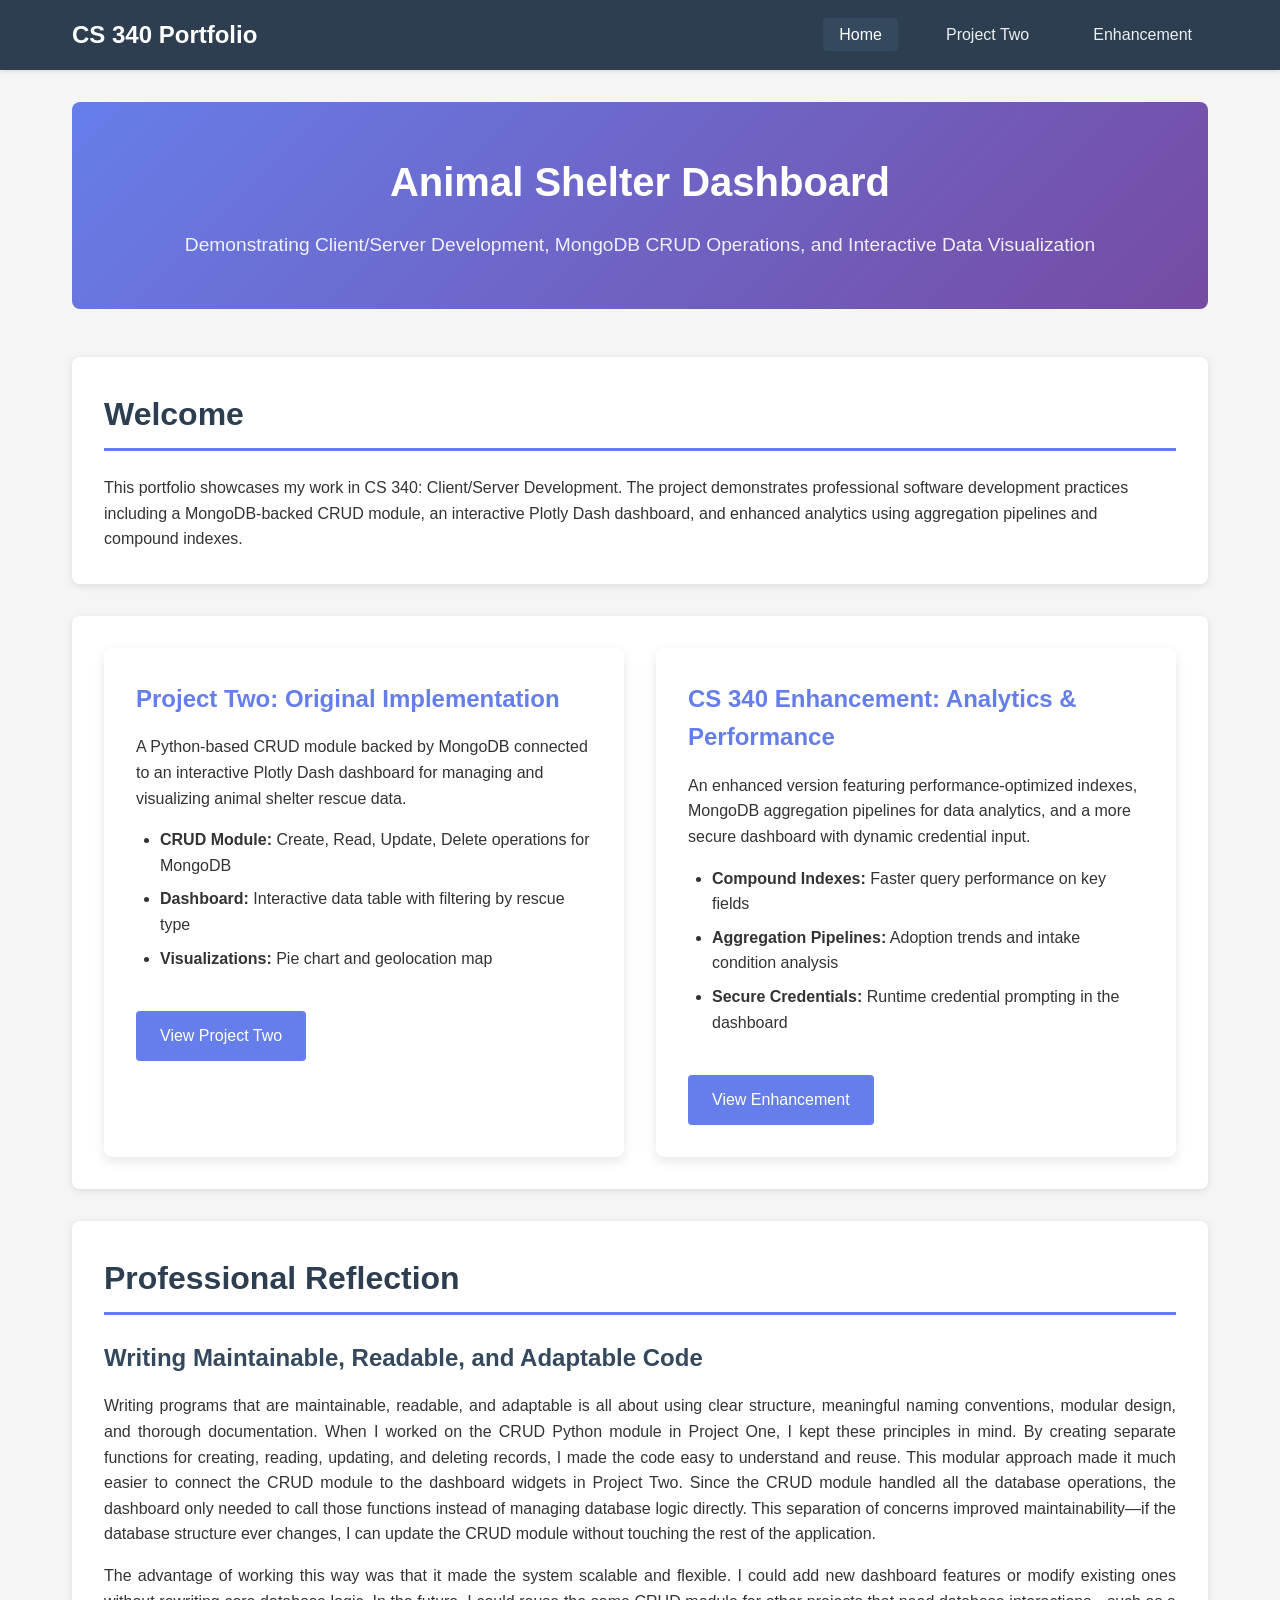
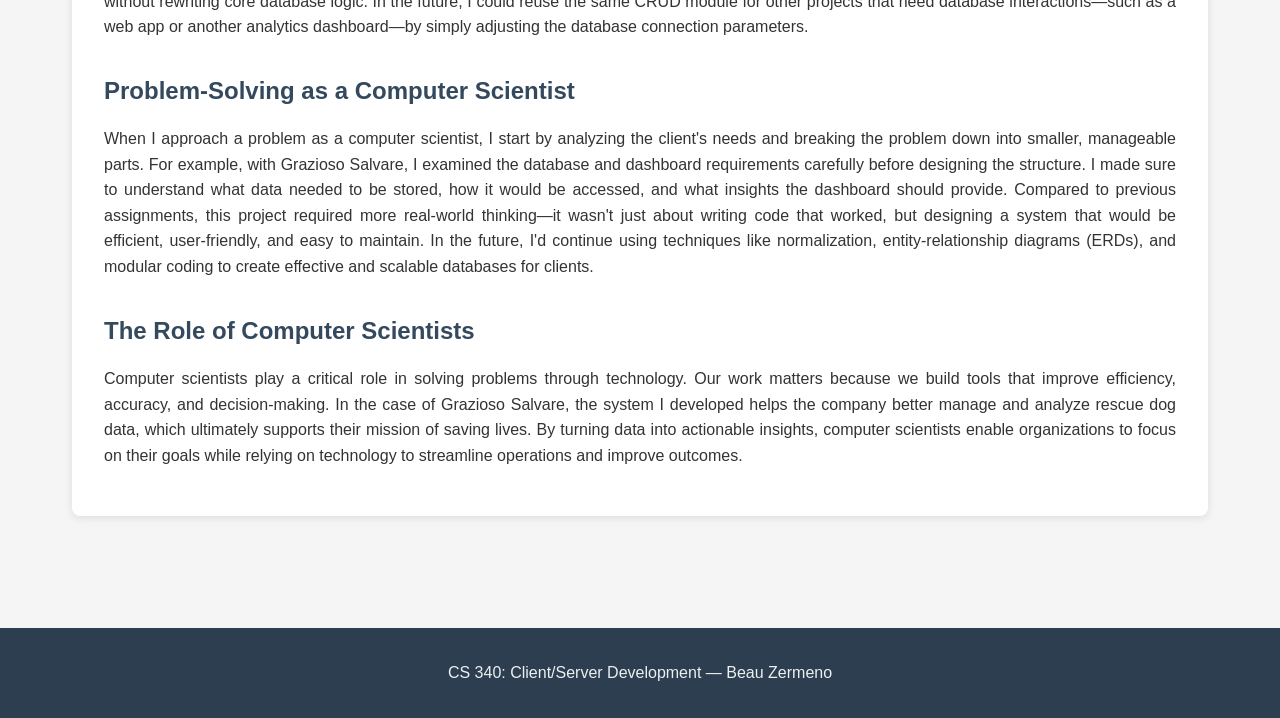
==== index.html @ a6eec62c "Add GitHub Pages for CS_340 matching CS_320 layout Co-authored-by: bzermeno <145792993+bzermeno@user" ====
<!DOCTYPE html>
<html lang="en">
<head>
    <meta charset="UTF-8">
    <meta name="viewport" content="width=device-width, initial-scale=1.0">
    <title>CS 340 Portfolio - Client/Server Development</title>
    <link rel="stylesheet" href="style.css">
</head>
<body>
    <nav class="navbar">
        <div class="nav-container">
            <h1 class="nav-title">CS 340 Portfolio</h1>
            <ul class="nav-menu">
                <li><a href="index.html" class="active">Home</a></li>
                <li><a href="project-two.html">Project Two</a></li>
                <li><a href="enhancement.html">Enhancement</a></li>
            </ul>
        </div>
    </nav>

    <main class="container">
        <header class="hero">
            <h1>Animal Shelter Dashboard</h1>
            <p class="subtitle">Demonstrating Client/Server Development, MongoDB CRUD Operations, and Interactive Data Visualization</p>
        </header>

        <section class="intro">
            <h2>Welcome</h2>
            <p>This portfolio showcases my work in CS 340: Client/Server Development. The project demonstrates professional software development practices including a MongoDB-backed CRUD module, an interactive Plotly Dash dashboard, and enhanced analytics using aggregation pipelines and compound indexes.</p>
        </section>

        <section class="projects-grid">
            <div class="project-card">
                <h3>Project Two: Original Implementation</h3>
                <p>A Python-based CRUD module backed by MongoDB connected to an interactive Plotly Dash dashboard for managing and visualizing animal shelter rescue data.</p>
                <ul>
                    <li><strong>CRUD Module:</strong> Create, Read, Update, Delete operations for MongoDB</li>
                    <li><strong>Dashboard:</strong> Interactive data table with filtering by rescue type</li>
                    <li><strong>Visualizations:</strong> Pie chart and geolocation map</li>
                </ul>
                <a href="project-two.html" class="btn">View Project Two</a>
            </div>

            <div class="project-card">
                <h3>CS 340 Enhancement: Analytics &amp; Performance</h3>
                <p>An enhanced version featuring performance-optimized indexes, MongoDB aggregation pipelines for data analytics, and a more secure dashboard with dynamic credential input.</p>
                <ul>
                    <li><strong>Compound Indexes:</strong> Faster query performance on key fields</li>
                    <li><strong>Aggregation Pipelines:</strong> Adoption trends and intake condition analysis</li>
                    <li><strong>Secure Credentials:</strong> Runtime credential prompting in the dashboard</li>
                </ul>
                <a href="enhancement.html" class="btn">View Enhancement</a>
            </div>
        </section>

        <section class="reflection">
            <h2>Professional Reflection</h2>

            <div class="reflection-section">
                <h3>Writing Maintainable, Readable, and Adaptable Code</h3>
                <p>Writing programs that are maintainable, readable, and adaptable is all about using clear structure, meaningful naming conventions, modular design, and thorough documentation. When I worked on the CRUD Python module in Project One, I kept these principles in mind. By creating separate functions for creating, reading, updating, and deleting records, I made the code easy to understand and reuse. This modular approach made it much easier to connect the CRUD module to the dashboard widgets in Project Two. Since the CRUD module handled all the database operations, the dashboard only needed to call those functions instead of managing database logic directly. This separation of concerns improved maintainability—if the database structure ever changes, I can update the CRUD module without touching the rest of the application.</p>
                <p>The advantage of working this way was that it made the system scalable and flexible. I could add new dashboard features or modify existing ones without rewriting core database logic. In the future, I could reuse the same CRUD module for other projects that need database interactions—such as a web app or another analytics dashboard—by simply adjusting the database connection parameters.</p>
            </div>

            <div class="reflection-section">
                <h3>Problem-Solving as a Computer Scientist</h3>
                <p>When I approach a problem as a computer scientist, I start by analyzing the client's needs and breaking the problem down into smaller, manageable parts. For example, with Grazioso Salvare, I examined the database and dashboard requirements carefully before designing the structure. I made sure to understand what data needed to be stored, how it would be accessed, and what insights the dashboard should provide. Compared to previous assignments, this project required more real-world thinking—it wasn't just about writing code that worked, but designing a system that would be efficient, user-friendly, and easy to maintain. In the future, I'd continue using techniques like normalization, entity-relationship diagrams (ERDs), and modular coding to create effective and scalable databases for clients.</p>
            </div>

            <div class="reflection-section">
                <h3>The Role of Computer Scientists</h3>
                <p>Computer scientists play a critical role in solving problems through technology. Our work matters because we build tools that improve efficiency, accuracy, and decision-making. In the case of Grazioso Salvare, the system I developed helps the company better manage and analyze rescue dog data, which ultimately supports their mission of saving lives. By turning data into actionable insights, computer scientists enable organizations to focus on their goals while relying on technology to streamline operations and improve outcomes.</p>
            </div>
        </section>
    </main>

    <footer>
        <p>CS 340: Client/Server Development &mdash; Beau Zermeno</p>
    </footer>

</body>
</html>
---- style.css ----
/* Reset and Base Styles */
* {
    margin: 0;
    padding: 0;
    box-sizing: border-box;
}

body {
    font-family: -apple-system, BlinkMacSystemFont, 'Segoe UI', Roboto, 'Helvetica Neue', Arial, sans-serif;
    line-height: 1.6;
    color: #333;
    background-color: #f5f5f5;
}

/* Navigation */
.navbar {
    background-color: #2c3e50;
    padding: 1rem 0;
    box-shadow: 0 2px 4px rgba(0,0,0,0.1);
    position: sticky;
    top: 0;
    z-index: 100;
}

.nav-container {
    max-width: 1200px;
    margin: 0 auto;
    padding: 0 2rem;
    display: flex;
    justify-content: space-between;
    align-items: center;
}

.nav-title {
    color: #fff;
    font-size: 1.5rem;
    font-weight: 600;
}

.nav-menu {
    list-style: none;
    display: flex;
    gap: 2rem;
}

.nav-menu a {
    color: #ecf0f1;
    text-decoration: none;
    font-weight: 500;
    transition: color 0.3s ease;
    padding: 0.5rem 1rem;
    border-radius: 4px;
}

.nav-menu a:hover,
.nav-menu a.active {
    color: #fff;
    background-color: #34495e;
}

/* Container */
.container {
    max-width: 1200px;
    margin: 0 auto;
    padding: 2rem;
}

/* Hero Section */
.hero {
    text-align: center;
    padding: 3rem 0;
    background: linear-gradient(135deg, #667eea 0%, #764ba2 100%);
    color: white;
    border-radius: 8px;
    margin-bottom: 3rem;
}

.hero h1 {
    font-size: 2.5rem;
    margin-bottom: 1rem;
}

.subtitle {
    font-size: 1.2rem;
    opacity: 0.9;
}

/* Sections */
section {
    background-color: white;
    padding: 2rem;
    margin-bottom: 2rem;
    border-radius: 8px;
    box-shadow: 0 2px 8px rgba(0,0,0,0.1);
}

section h2 {
    color: #2c3e50;
    margin-bottom: 1.5rem;
    font-size: 2rem;
    border-bottom: 3px solid #667eea;
    padding-bottom: 0.5rem;
}

section h3 {
    color: #34495e;
    margin-bottom: 1rem;
    margin-top: 1.5rem;
    font-size: 1.5rem;
}

/* Project Cards Grid */
.projects-grid {
    display: grid;
    grid-template-columns: repeat(auto-fit, minmax(300px, 1fr));
    gap: 2rem;
    padding: 2rem;
}

.project-card {
    background-color: white;
    padding: 2rem;
    border-radius: 8px;
    box-shadow: 0 4px 12px rgba(0,0,0,0.1);
    transition: transform 0.3s ease, box-shadow 0.3s ease;
}

.project-card:hover {
    transform: translateY(-5px);
    box-shadow: 0 6px 20px rgba(0,0,0,0.15);
}

.project-card h3 {
    color: #667eea;
    margin-top: 0;
}

.project-card ul {
    margin: 1rem 0 1.5rem 1.5rem;
}

.project-card li {
    margin-bottom: 0.5rem;
}

/* Buttons */
.btn {
    display: inline-block;
    padding: 0.75rem 1.5rem;
    background-color: #667eea;
    color: white;
    text-decoration: none;
    border-radius: 4px;
    transition: background-color 0.3s ease;
    font-weight: 500;
    margin-top: 1rem;
}

.btn:hover {
    background-color: #5568d3;
}

.btn-secondary {
    background-color: #95a5a6;
    margin-left: 1rem;
}

.btn-secondary:hover {
    background-color: #7f8c8d;
}

/* Code Blocks */
pre {
    background-color: #f8f9fa;
    border: 1px solid #dee2e6;
    border-radius: 4px;
    padding: 1rem;
    overflow-x: auto;
    margin: 1rem 0;
}

code {
    font-family: 'Courier New', Courier, monospace;
    font-size: 0.9rem;
    color: #e83e8c;
}

pre code {
    color: #333;
}

/* Feature Lists */
.feature-list {
    list-style: none;
    padding: 0;
}

.feature-list li {
    padding: 0.75rem 0;
    border-bottom: 1px solid #ecf0f1;
}

.feature-list li:last-child {
    border-bottom: none;
}

.feature-list strong {
    color: #667eea;
}

/* Reflection Section */
.reflection-section {
    margin-bottom: 2rem;
}

.reflection-section:last-child {
    margin-bottom: 0;
}

.reflection-section p {
    margin-bottom: 1rem;
    text-align: justify;
}

/* Details Section */
.details {
    background-color: #f8f9fa;
    padding: 1.5rem;
    border-left: 4px solid #667eea;
    margin: 1rem 0;
    border-radius: 4px;
}

/* Architecture Diagram */
.architecture-diagram {
    background-color: #f8f9fa;
    padding: 2rem;
    border-radius: 4px;
    margin: 1.5rem 0;
    font-family: monospace;
    overflow-x: auto;
    white-space: pre;
}

/* Comparison Table */
.comparison-table {
    width: 100%;
    border-collapse: collapse;
    margin: 1.5rem 0;
}

.comparison-table th,
.comparison-table td {
    padding: 0.75rem 1rem;
    text-align: left;
    border: 1px solid #dee2e6;
}

.comparison-table th {
    background-color: #667eea;
    color: white;
    font-weight: 600;
}

.comparison-table tr:nth-child(even) {
    background-color: #f8f9fa;
}

.comparison-table td:first-child {
    font-weight: 500;
    color: #2c3e50;
}

/* Footer */
footer {
    text-align: center;
    padding: 2rem;
    background-color: #2c3e50;
    color: #ecf0f1;
    margin-top: 3rem;
}

/* Responsive Design */
@media (max-width: 768px) {
    .nav-container {
        flex-direction: column;
        gap: 1rem;
    }

    .nav-menu {
        flex-direction: column;
        gap: 0.5rem;
        text-align: center;
    }

    .hero h1 {
        font-size: 2rem;
    }

    .projects-grid {
        grid-template-columns: 1fr;
    }

    .container {
        padding: 1rem;
    }
}
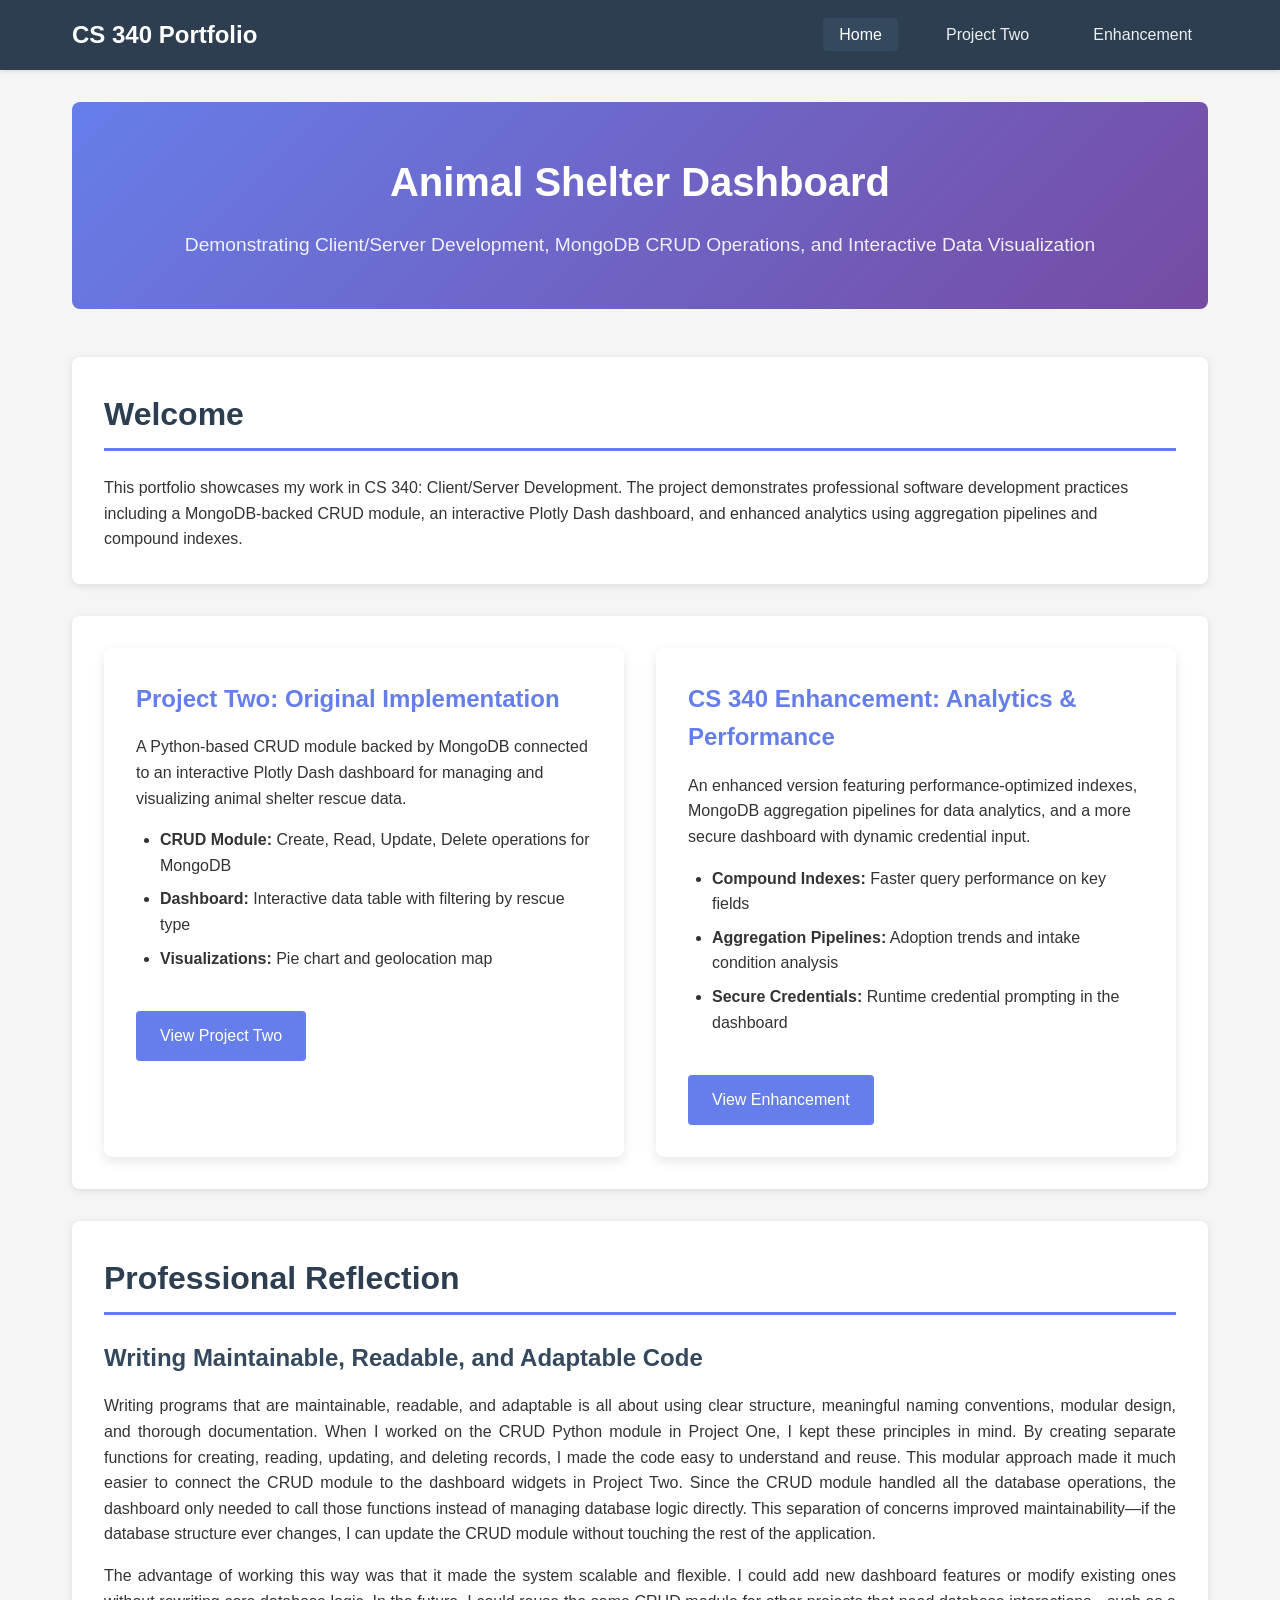
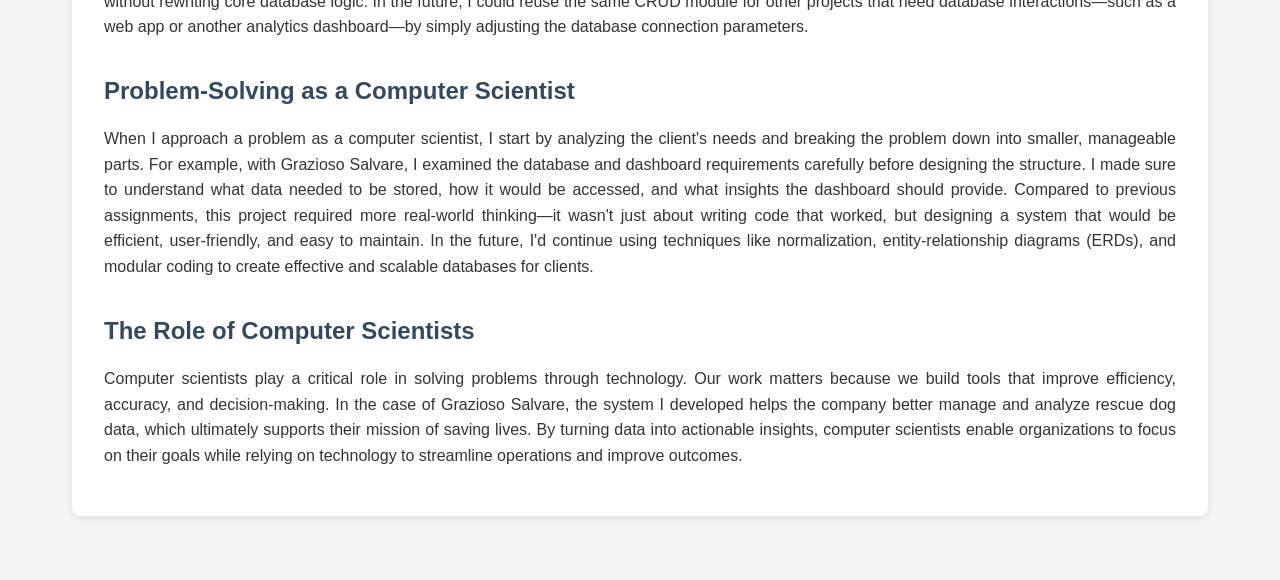
==== commit 4f3f78c6: "Delete footer from index.html Removed footer section with course information." ====
--- a/index.html
+++ b/index.html
@@ -74,9 +74,5 @@
         </section>
     </main>
 
-    <footer>
-        <p>CS 340: Client/Server Development &mdash; Beau Zermeno</p>
-    </footer>
-
 </body>
 </html>
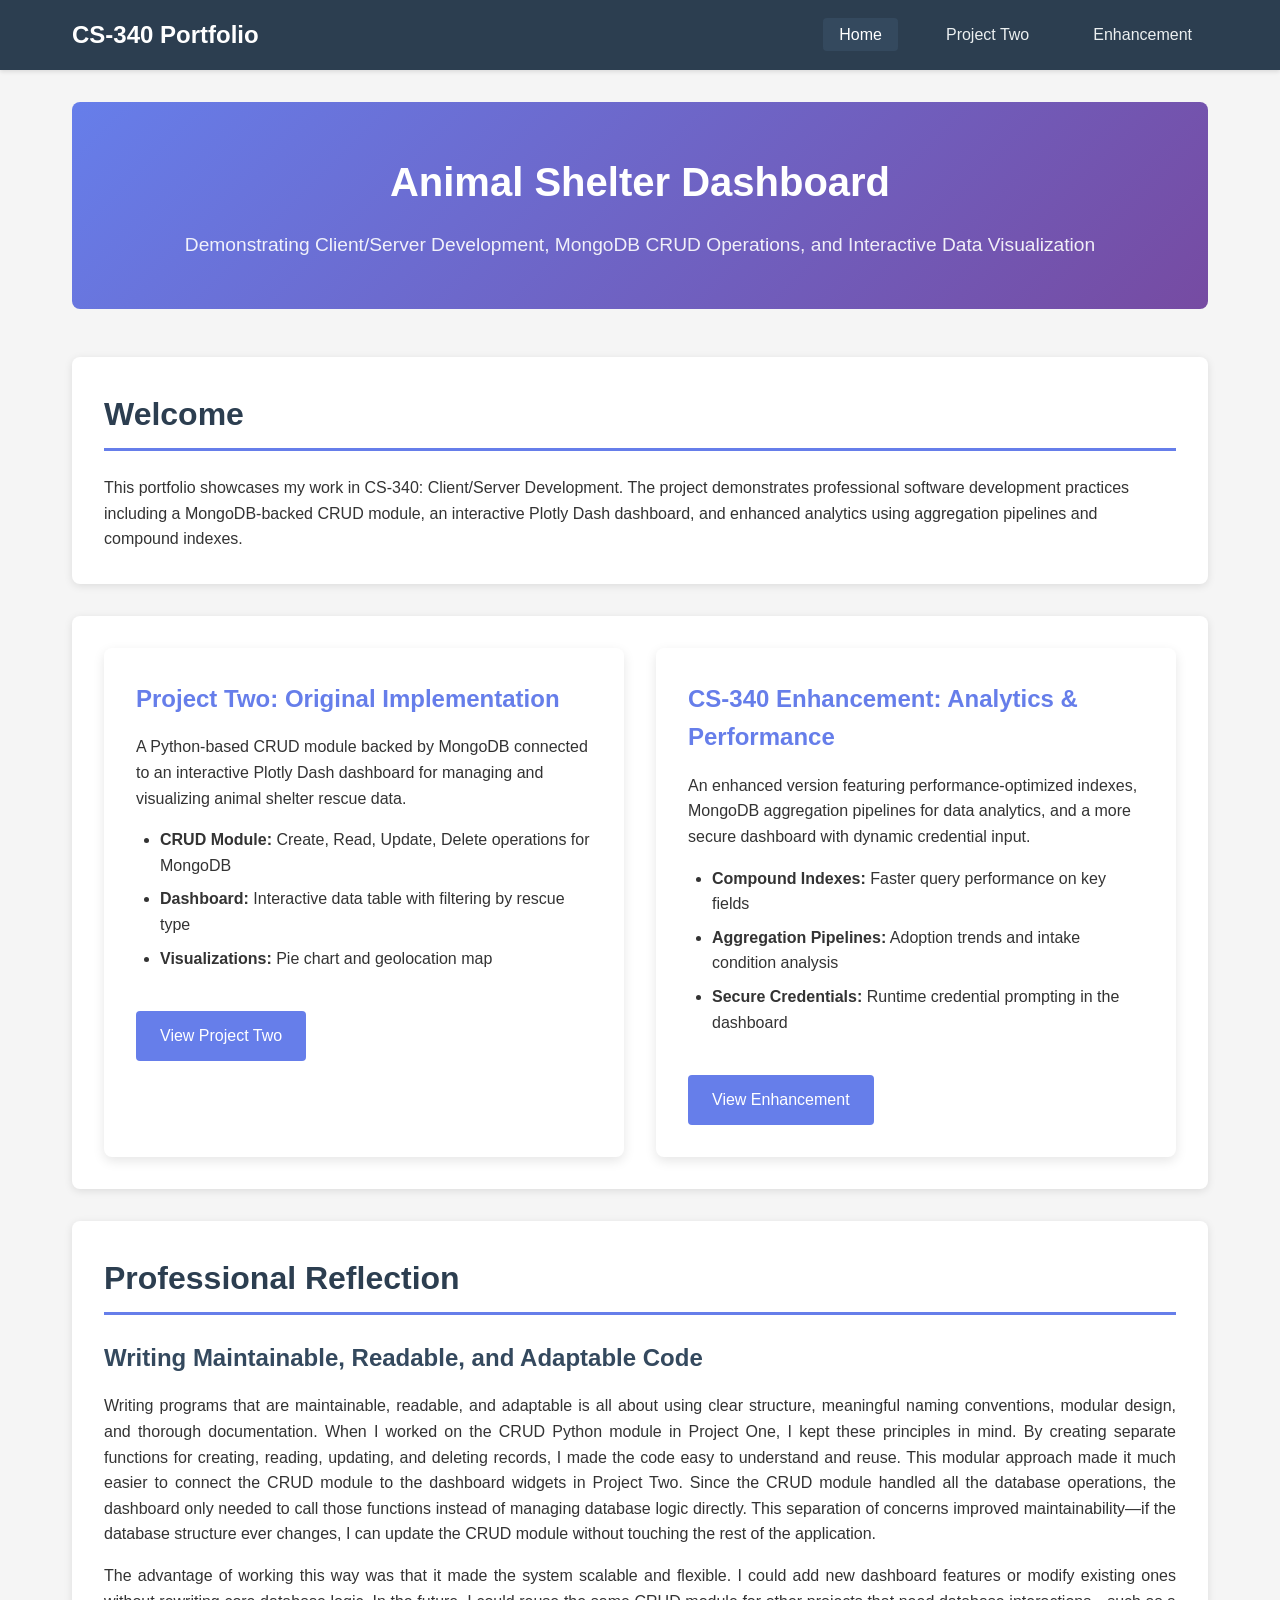
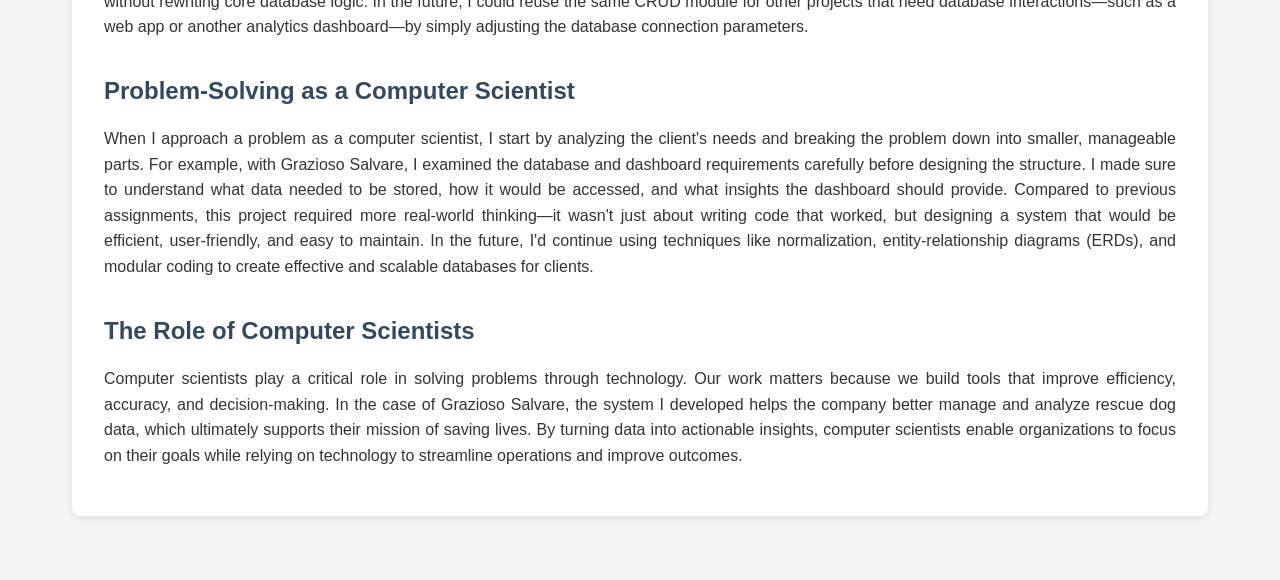
==== commit ee962612: "Update title and headings to include hyphen" ====
--- a/index.html
+++ b/index.html
@@ -3,13 +3,13 @@
 <head>
     <meta charset="UTF-8">
     <meta name="viewport" content="width=device-width, initial-scale=1.0">
-    <title>CS 340 Portfolio - Client/Server Development</title>
+    <title>CS-340 Portfolio: Client/Server Development</title>
     <link rel="stylesheet" href="style.css">
 </head>
 <body>
     <nav class="navbar">
         <div class="nav-container">
-            <h1 class="nav-title">CS 340 Portfolio</h1>
+            <h1 class="nav-title">CS-340 Portfolio</h1>
             <ul class="nav-menu">
                 <li><a href="index.html" class="active">Home</a></li>
                 <li><a href="project-two.html">Project Two</a></li>
@@ -26,7 +26,7 @@
 
         <section class="intro">
             <h2>Welcome</h2>
-            <p>This portfolio showcases my work in CS 340: Client/Server Development. The project demonstrates professional software development practices including a MongoDB-backed CRUD module, an interactive Plotly Dash dashboard, and enhanced analytics using aggregation pipelines and compound indexes.</p>
+            <p>This portfolio showcases my work in CS-340: Client/Server Development. The project demonstrates professional software development practices including a MongoDB-backed CRUD module, an interactive Plotly Dash dashboard, and enhanced analytics using aggregation pipelines and compound indexes.</p>
         </section>
 
         <section class="projects-grid">
@@ -42,7 +42,7 @@
             </div>
 
             <div class="project-card">
-                <h3>CS 340 Enhancement: Analytics &amp; Performance</h3>
+                <h3>CS-340 Enhancement: Analytics &amp; Performance</h3>
                 <p>An enhanced version featuring performance-optimized indexes, MongoDB aggregation pipelines for data analytics, and a more secure dashboard with dynamic credential input.</p>
                 <ul>
                     <li><strong>Compound Indexes:</strong> Faster query performance on key fields</li>
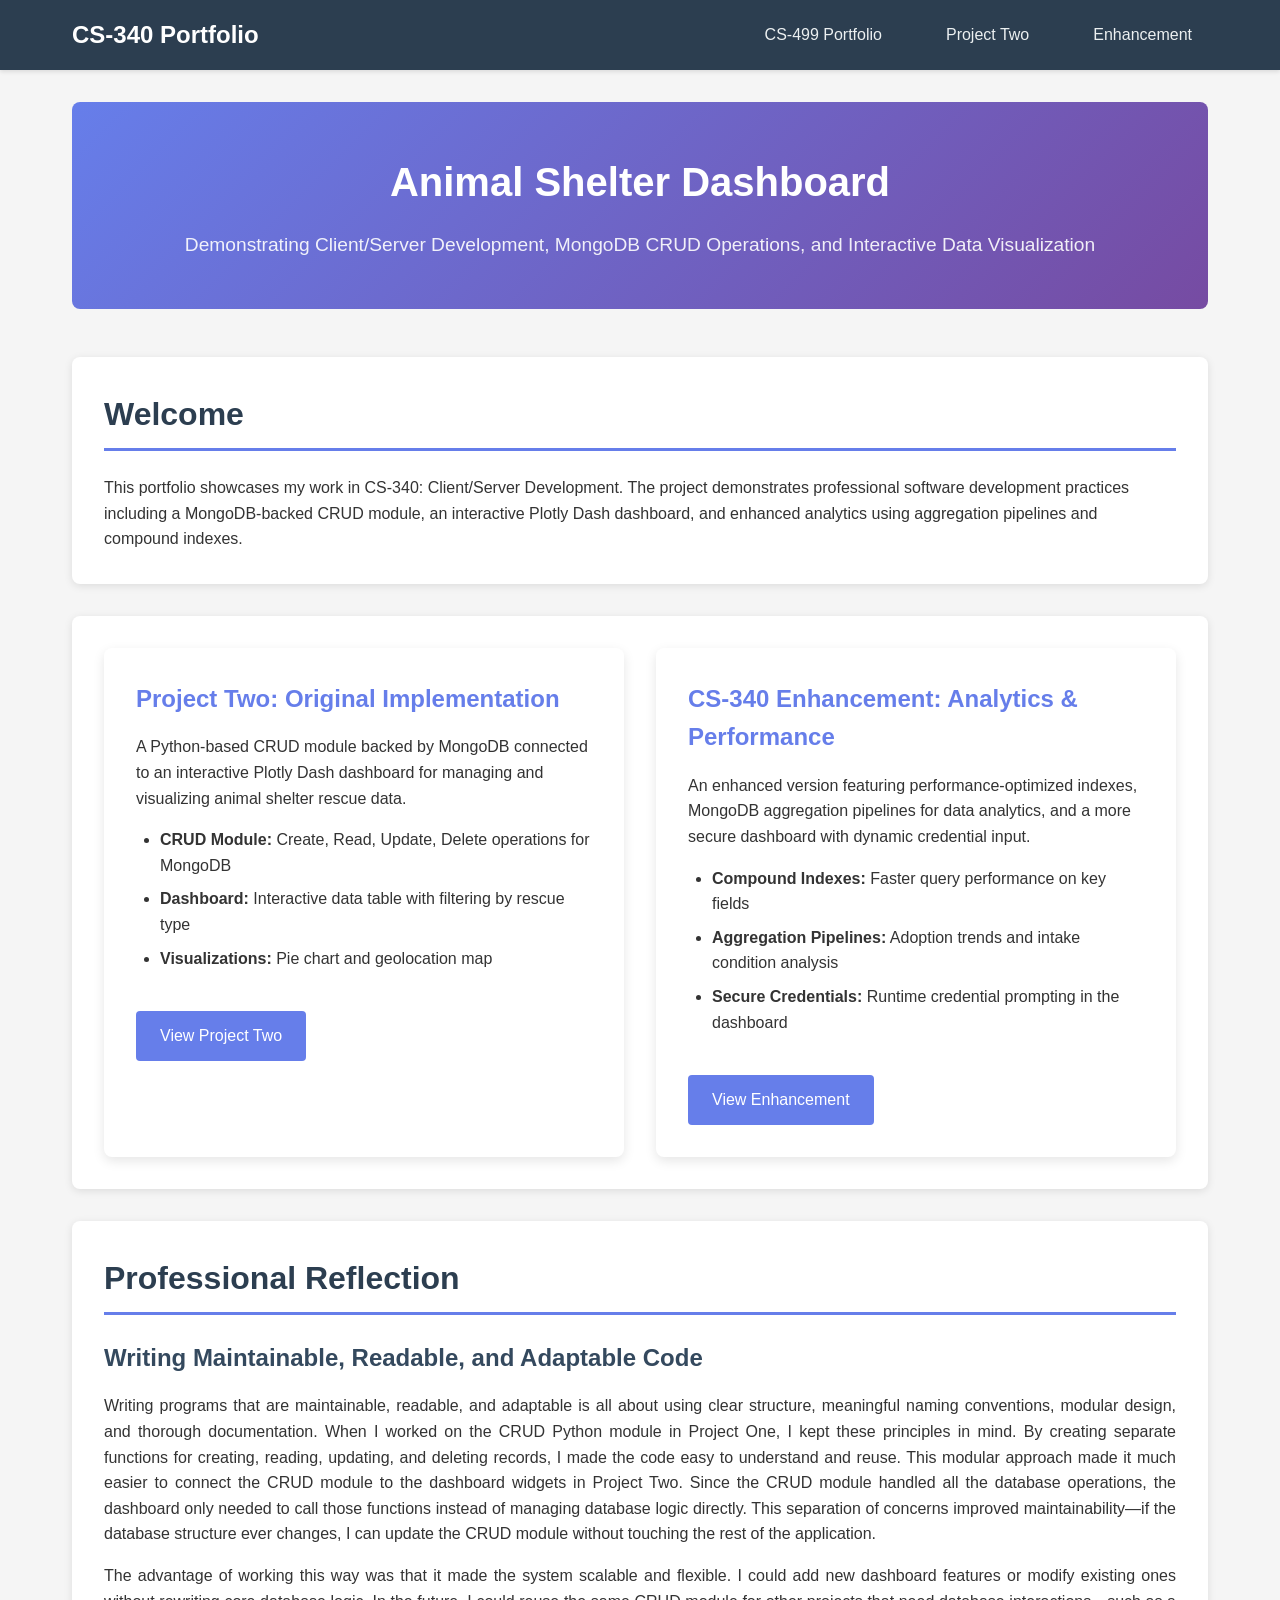
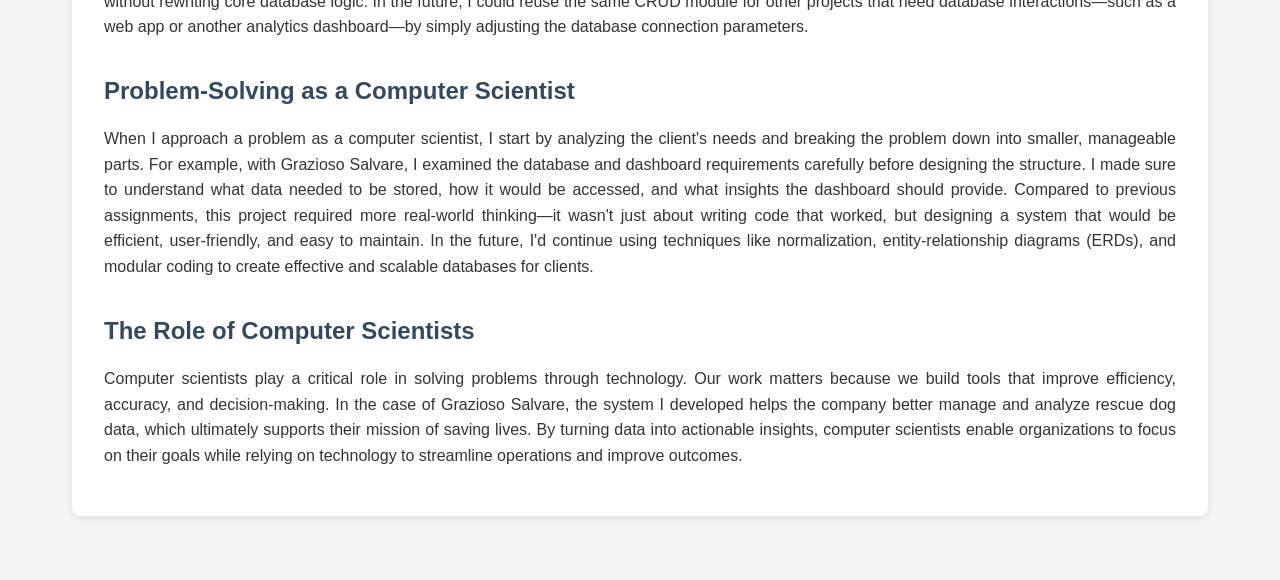
==== commit 540b574d: "Add link to CS-499 Portfolio in navigation menu" ====
--- a/index.html
+++ b/index.html
@@ -11,7 +11,7 @@
         <div class="nav-container">
             <h1 class="nav-title">CS-340 Portfolio</h1>
             <ul class="nav-menu">
-                <li><a href="index.html" class="active">Home</a></li>
+                <li><a href="https://bzermeno.github.io/">CS-499 Portfolio</a></li>
                 <li><a href="project-two.html">Project Two</a></li>
                 <li><a href="enhancement.html">Enhancement</a></li>
             </ul>
